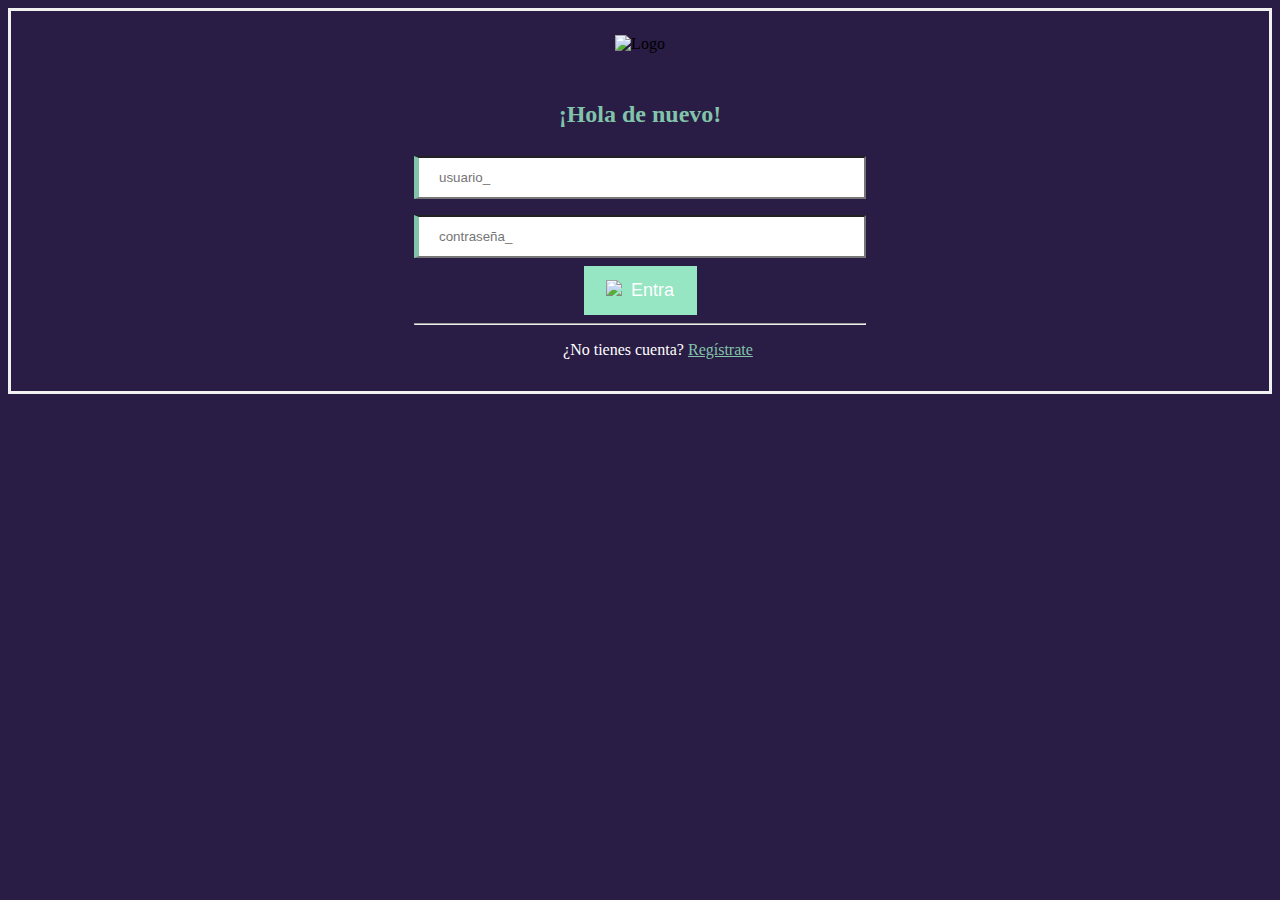
==== login/index.html @ 27499533 "base login" ====
<!DOCTYPE html>
<html lang="en">
<head>
    <meta charset="UTF-8">
    <meta http-equiv="X-UA-Compatible" content="IE=edge">
    <meta name="viewport" content="width=device-width, initial-scale=1.0">
    <title>Music App</title>
    <link rel="stylesheet" href="styles.css">
</head>
<body>
    <form action="action_page.php" method="post">
        <div class="imgcontainer">
          <img src="./Images/logo.png" alt="Logo" class="Logo">
        </div>
      
        <div class="container">

          <h2>¡Hola de nuevo!</h2>
          <input type="text" placeholder="usuario_" required>
      
          
          <input type="password" placeholder="contraseña_" required>
      
          <button class="registerButton" onclick="#"><img class="play" src="./Images/play.svg">Entra</button>
          <hr>
          <ul class="loginRegistro">
            <li>¿No tienes cuenta?</li>
            <li> <a href="#" class="registro">Regístrate</li>
        
          </ul>
      
        
      </form>
</body>
</html>
---- login/styles.css ----
body{
    background-color: #291C45;
        
}

h2{
    color: #82C4AA;
    text-align: center;
}




form {
    border: 3px solid #f1f1f1;
    display: flex;
    flex-direction: column;
    align-items: center;
  
  }
  
  input[type=text], input[type=password] {
    width: 100%;
    padding: 12px 20px;
    margin: 8px 0;
    display: inline-flex;
    border-left: 5px solid #82C4AA;
    box-sizing: border-box;
    
    

  }

  
  

  .registerButton {
    background-color:#96E5C3;
    color: white;
    padding: 14px 20px;
    margin: 20px 0px 40px 0px;
    border: none;
    cursor: pointer;
    width: 25%;
    display: flex;
    flex-direction: row;
    justify-content: center;
    gap: 5px;
    font-size: 18px;
    margin: auto;
   
  }
  

  button:hover {
    opacity: 0.8;
  }

  .play{
    width: 20px;
  }
  
  .loginRegistro{
    display: flex;
    flex-direction: row;
    justify-content: center;
    gap: 1%;
    list-style-type: none;
    color: white;
  }

  .registro{
    color: #82C4AA;
  }

  p{
    color: white;
}
  

  .imgcontainer {
    text-align: center;
    margin: 24px 0 12px 0;
  }
  

  img.logo {
    width: 40%;
    border-radius: 50%;
  }
  

  .container {
    padding: 16px;
  }
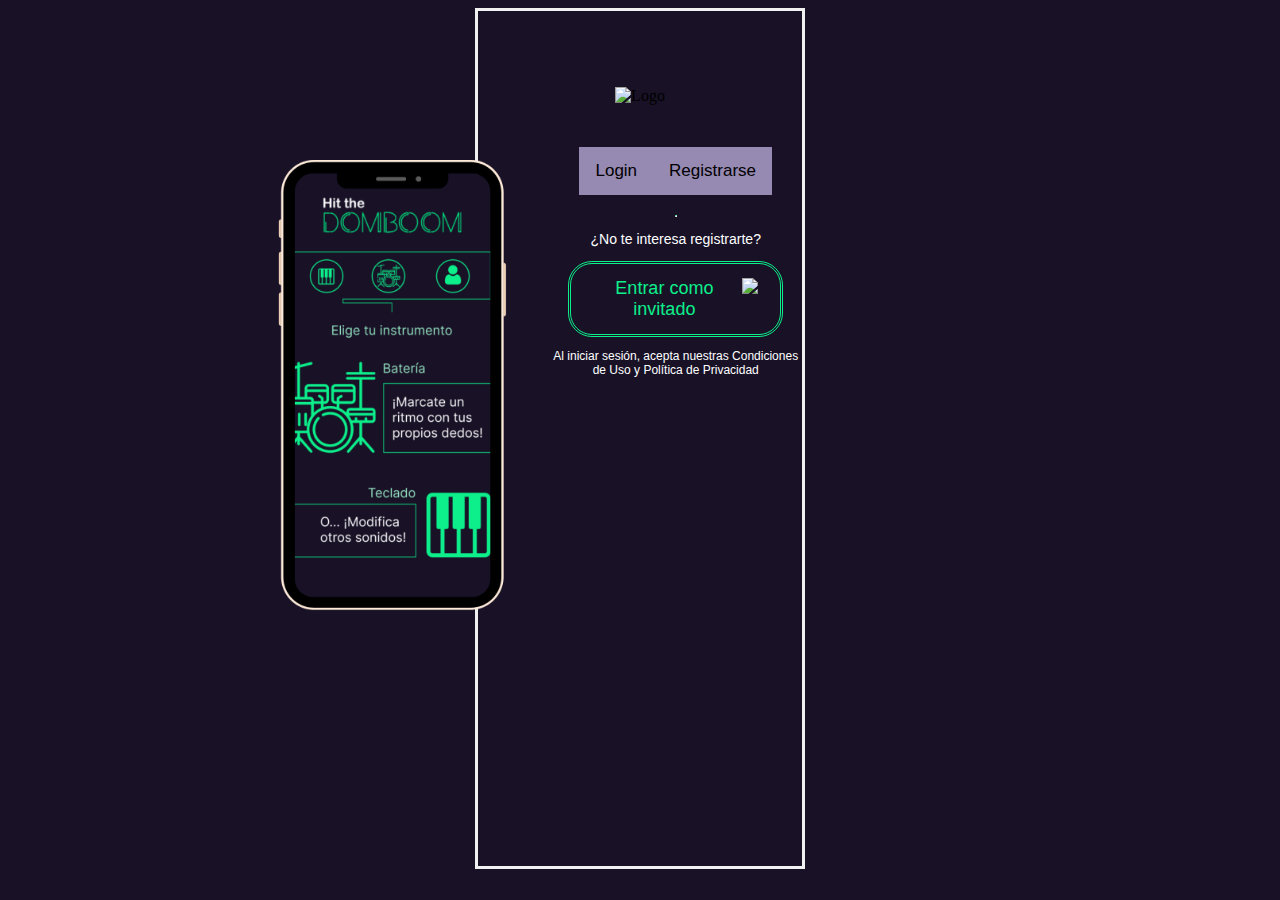
==== commit 45491dba: "Login con MQ" ====
--- a/login/index.html
+++ b/login/index.html
@@ -8,28 +8,53 @@
     <link rel="stylesheet" href="styles.css">
 </head>
 <body>
-    <form action="action_page.php" method="post">
+    
+  <form>
         <div class="imgcontainer">
           <img src="./Images/logo.png" alt="Logo" class="Logo">
         </div>
-      
-        <div class="container">
 
-          <h2>¡Hola de nuevo!</h2>
-          <input type="text" placeholder="usuario_" required>
+      <div class="all">
+        <div class="mockup">
+          <img src="./Images/doommockup.png" alt="MobileViev" class="Mockup">
+        </div>
+        <div class="desktop">
+          <div class="container">
+            <div class="tab">
+              <button class="tablinks" onclick="clickHandle(event, 'Login')">Login</button>
+              <button class="tablinks" onclick="clickHandle(event, 'Registrarse')">Registrarse</button>
+            </div>
+
+            <div id="Login" class="tabcontent">
+              <input type="text" placeholder="usuario_" required>
       
           
-          <input type="password" placeholder="contraseña_" required>
+              <input type="text" placeholder="email_" required>
       
-          <button class="registerButton" onclick="#"><img class="play" src="./Images/play.svg">Entra</button>
-          <hr>
-          <ul class="loginRegistro">
-            <li>¿No tienes cuenta?</li>
-            <li> <a href="#" class="registro">Regístrate</li>
+              <button class="registerButton">Entrar<img class="play" src="./Images/play.svg"></button>
+            </div>
+      
+            <div id="Registrarse" class="tabcontent">
+              <input type="text" placeholder="usuario_" required>
+      
+          
+              <input type="text" placeholder="correo_" required>
+
+              <input type="password" placeholder="contraseña_" required>
+      
+              <button class="registerButton">Entrar<img class="play" src="./Images/play.svg"></button>
+            </div>
+          </div>
+
+            <hr>
+            <p class="pRegister">¿No te interesa registrarte?</p>
+            
+            <button class="guestsButton" onclick="">Entrar como invitado<img class="play" src="./Images/play.svg"></button>
+            <p class="pCondeuso">Al iniciar sesión, acepta nuestras Condiciones de Uso y Política de Privacidad </p>
+        </div>
+      </div>
         
-          </ul>
-      
-        
-      </form>
+  </form>
+  <script src="script.js"></script>
 </body>
 </html>--- a/login/styles.css
+++ b/login/styles.css
@@ -1,12 +1,49 @@
-body{
-    background-color: #291C45;
-        
+/*@media only screen and (min-width: 600px) {
+  body {
+    display: none;
+  }
+}*/
+@media screen and (max-width: 600px) {
+  div.mockup {
+    display: none;
+  }
 }
 
-h2{
-    color: #82C4AA;
-    text-align: center;
+@media screen and (min-width: 600px) {
+  div.all {
+    display: flex;
+    flex-direction: row;
+    justify-content: space-around;
+
+  }
+
+  .Logo{
+
+    height: auto;
+    
+    }
+
+  .Mockup{
+
+      height: auto;
+      position: relative; right: 300px;
+      
+      max-width: 600%;
+      
+    }
+  }
+
+
+
+
+body{
+  
+    background-color: #191227;
+    /*-webkit-background-: linear-gradient(#291C45 75%, #82C4AA);
+    */
+           
 }
+
 
 
 
@@ -16,35 +53,74 @@
     display: flex;
     flex-direction: column;
     align-items: center;
+    height: 95vh;
+    max-width: 324px;
+    margin: auto;
+    
   
   }
   
+
+  .tab {
+    overflow: hidden;
+    background-color: #9689b2;
+    display: flex;
+    flex-direction: row;
+    justify-content: space-between;
+  }
+
+  .tab button {
+    background-color: inherit;
+    float: left;
+    border: none;
+    outline: none;
+    cursor: pointer;
+    padding: 14px 16px;
+    transition: 0.3s;
+    font-size: 17px;
+  }
+
+  .tab button:hover {
+    background-color: #ddd;
+  }
+
+  .tab button.active {
+    background-color: #9689b2;
+    opacity: 50%;
+  }
+
+  .tabcontent {
+    display: none;
+    padding: 10px 12px 40px 12px;
+    border-top: none;
+    background-color: #9689b2;
+    opacity: 50%;
+  }
+  
+ 
+  
   input[type=text], input[type=password] {
-    width: 100%;
+    width: 75%;
     padding: 12px 20px;
     margin: 8px 0;
     display: inline-flex;
-    border-left: 5px solid #82C4AA;
-    box-sizing: border-box;
+    border-left: 4px solid #0CEF8B;
     
     
-
   }
 
-  
-  
+   
 
   .registerButton {
-    background-color:#96E5C3;
+    background-color:#0CEF8B;
     color: white;
     padding: 14px 20px;
-    margin: 20px 0px 40px 0px;
     border: none;
+    border-radius: 24px;
     cursor: pointer;
-    width: 25%;
+    width: 50%;
     display: flex;
     flex-direction: row;
-    justify-content: center;
     gap: 5px;
     font-size: 18px;
     margin: auto;
@@ -59,39 +135,57 @@
   .play{
     width: 20px;
   }
+
+  hr{
+    border-top: 1px solid #0CEF8B;
+    width: fit-content;
+  }
   
-  .loginRegistro{
+  .guestsButton {
+    background-color: transparent;
+    color: #0CEF8B;
+    padding: 14px 20px;
+    margin: 20px 0px 40px 0px;
+    border: #0CEF8B;
+    border-style: double;
+    border-radius: 24px;
+    cursor: pointer;
+    width: 85%;
     display: flex;
     flex-direction: row;
     justify-content: center;
-    gap: 1%;
-    list-style-type: none;
-    color: white;
+    gap: 5px;
+    font-size: 18px;
+    margin: auto;
+   
   }
 
-  .registro{
-    color: #82C4AA;
-  }
+.pRegister{
+    color: white;
+    text-align: center;
+    font-size: 14px;
+    font-family: Arial, Helvetica, sans-serif;
+}
 
-  p{
-    color: white;
+.pCondeuso{
+  color: white;
+  text-align: center;
+  font-size: 12px;
+  font-family: Arial, Helvetica, sans-serif;
 }
   
 
   .imgcontainer {
     text-align: center;
-    margin: 24px 0 12px 0;
+    margin: 76px 0 12px 0;
   }
   
 
-  img.logo {
-    width: 40%;
-    border-radius: 50%;
-  }
   
 
   .container {
-    padding: 16px;
+    padding: 30px;
+    padding-bottom: 12px;
   }
   
   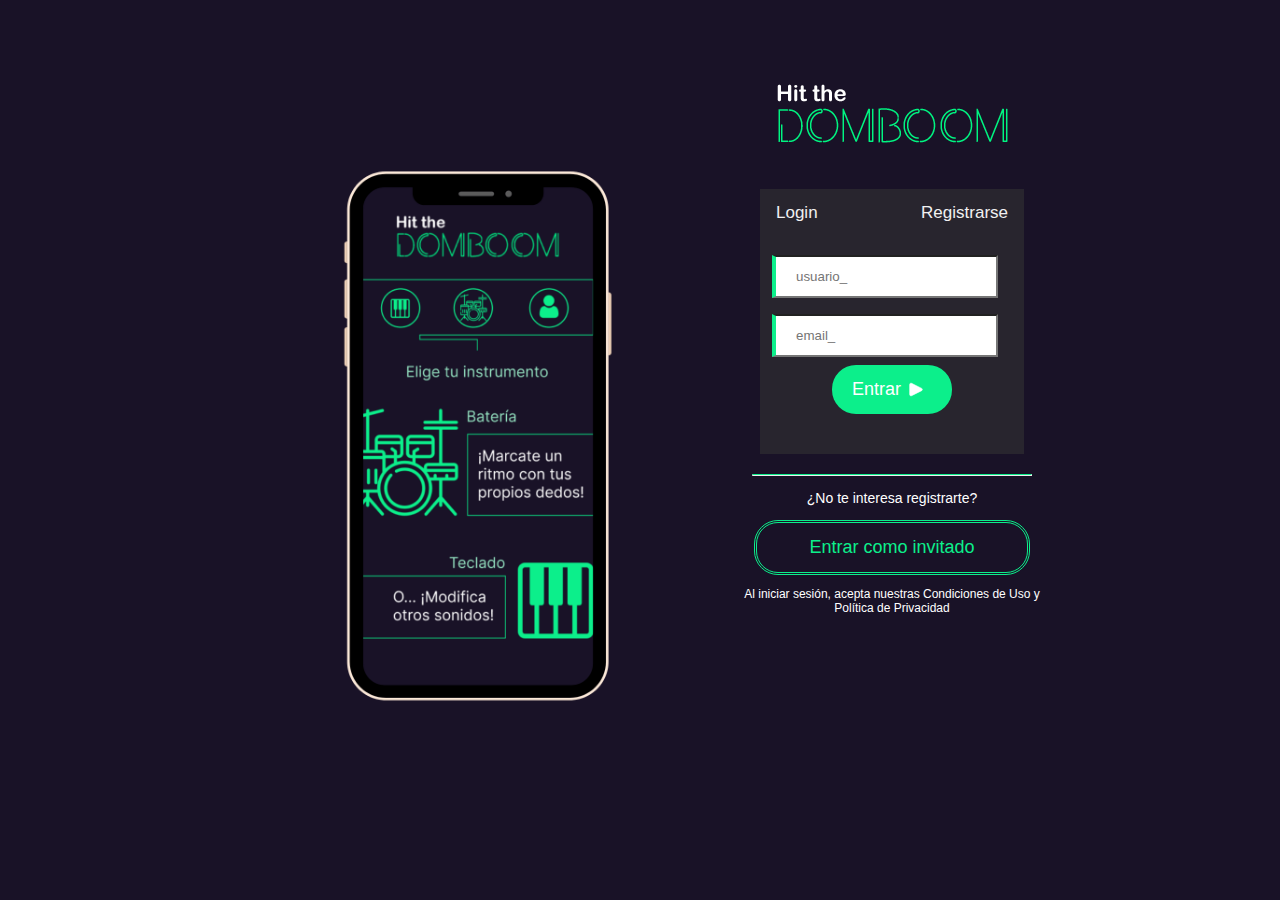
==== commit 535b5335: "Merge pull request #15 from MaiPresa/login" ====
--- a/login/index.html
+++ b/login/index.html
@@ -8,16 +8,18 @@
     <link rel="stylesheet" href="styles.css">
 </head>
 <body>
-    
+  <main>
+  
+  <img src="./Images/doommockup.png" alt="MobileViev" class="Mockup">
+  
   <form>
+   
         <div class="imgcontainer">
           <img src="./Images/logo.png" alt="Logo" class="Logo">
         </div>
 
       <div class="all">
-        <div class="mockup">
-          <img src="./Images/doommockup.png" alt="MobileViev" class="Mockup">
-        </div>
+        
         <div class="desktop">
           <div class="container">
             <div class="tab">
@@ -49,12 +51,13 @@
             <hr>
             <p class="pRegister">¿No te interesa registrarte?</p>
             
-            <button class="guestsButton" onclick="">Entrar como invitado<img class="play" src="./Images/play.svg"></button>
+            <button class="guestsButton" onclick="">Entrar como invitado</button>
             <p class="pCondeuso">Al iniciar sesión, acepta nuestras Condiciones de Uso y Política de Privacidad </p>
         </div>
       </div>
         
   </form>
+</main>
   <script src="script.js"></script>
 </body>
 </html>--- a/login/styles.css
+++ b/login/styles.css
@@ -3,35 +3,9 @@
     display: none;
   }
 }*/
-@media screen and (max-width: 600px) {
-  div.mockup {
-    display: none;
-  }
-}
-
-@media screen and (min-width: 600px) {
-  div.all {
-    display: flex;
-    flex-direction: row;
-    justify-content: space-around;
-
-  }
-
-  .Logo{
-
-    height: auto;
-    
-    }
-
-  .Mockup{
-
-      height: auto;
-      position: relative; right: 300px;
-      
-      max-width: 600%;
-      
-    }
-  }
+
+
+
 
 
 
@@ -49,7 +23,7 @@
 
 
 form {
-    border: 3px solid #f1f1f1;
+   
     display: flex;
     flex-direction: column;
     align-items: center;
@@ -60,10 +34,14 @@
   
   }
   
+  .Mockup{
+    display: none;
+  }
 
   .tab {
     overflow: hidden;
-    background-color: #9689b2;
+    background-color: #28252e;
+    color: #f1f1f1;
     display: flex;
     flex-direction: row;
     justify-content: space-between;
@@ -78,6 +56,7 @@
     padding: 14px 16px;
     transition: 0.3s;
     font-size: 17px;
+    color: #f1f1f1;
   }
 
   .tab button:hover {
@@ -85,16 +64,21 @@
   }
 
   .tab button.active {
-    background-color: #9689b2;
-    opacity: 50%;
+    background-color: #28252e;
+    color: #ddd;
+    
   }
 
   .tabcontent {
-    display: none;
+    
     padding: 10px 12px 40px 12px;
     border-top: none;
-    background-color: #9689b2;
-    opacity: 50%;
+    background-color: #28252e;
+    
+  }
+
+  #Registrarse{
+    display: none;
   }
   
  
@@ -138,7 +122,7 @@
 
   hr{
     border-top: 1px solid #0CEF8B;
-    width: fit-content;
+    width: 86%;
   }
   
   .guestsButton {
@@ -188,4 +172,38 @@
     padding-bottom: 12px;
   }
   
-  +  @media screen and (min-width: 600px) {
+    div.all {
+      display: flex;
+      flex-direction: row;
+      justify-content: space-around;
+  
+    }
+  
+    .Logo{
+  
+      height: auto;
+      
+      }
+  
+    .Mockup{
+  
+        height: 70vh;
+        display: initial;
+        
+        
+        
+      }
+  
+    main{
+      display: flex;
+      flex-direction: row;
+      align-items: center;
+      justify-content: center;
+      width: 100%;
+    }
+  
+    form{
+      margin: 0;
+    }
+    }